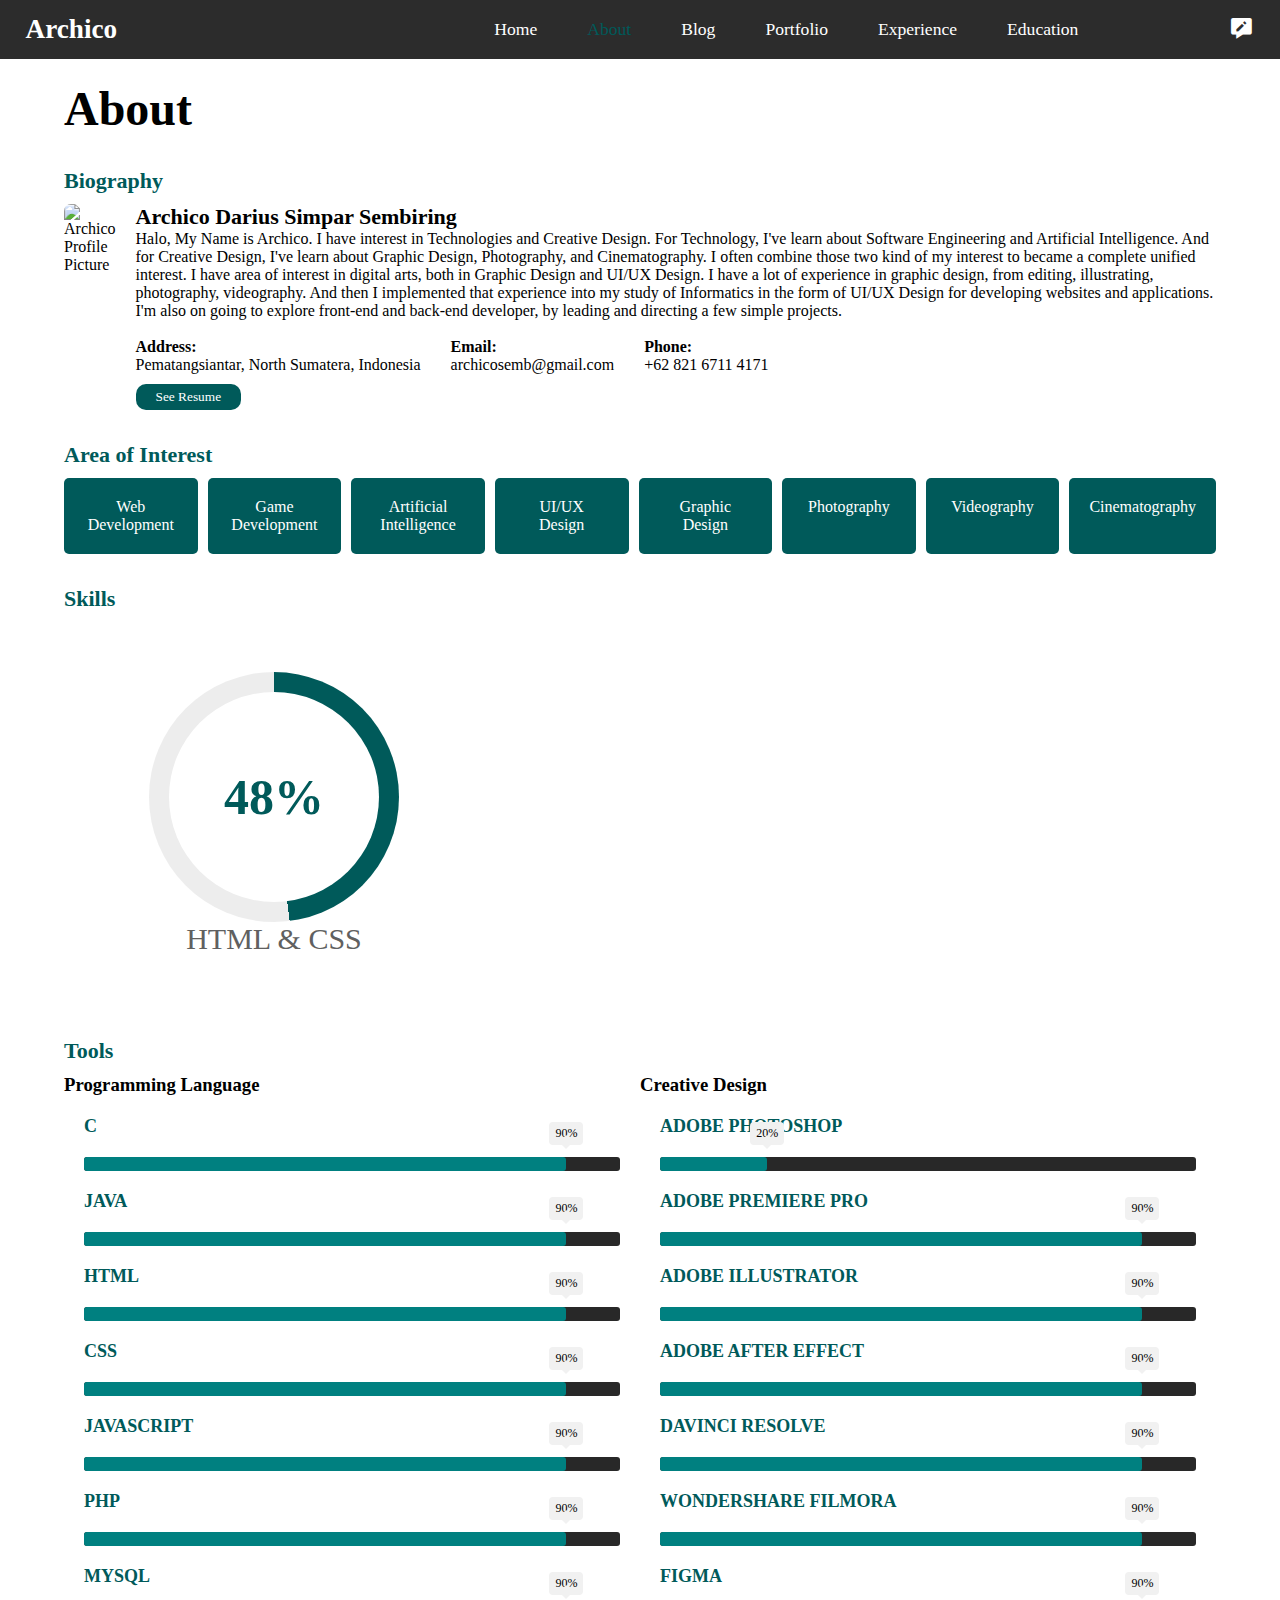
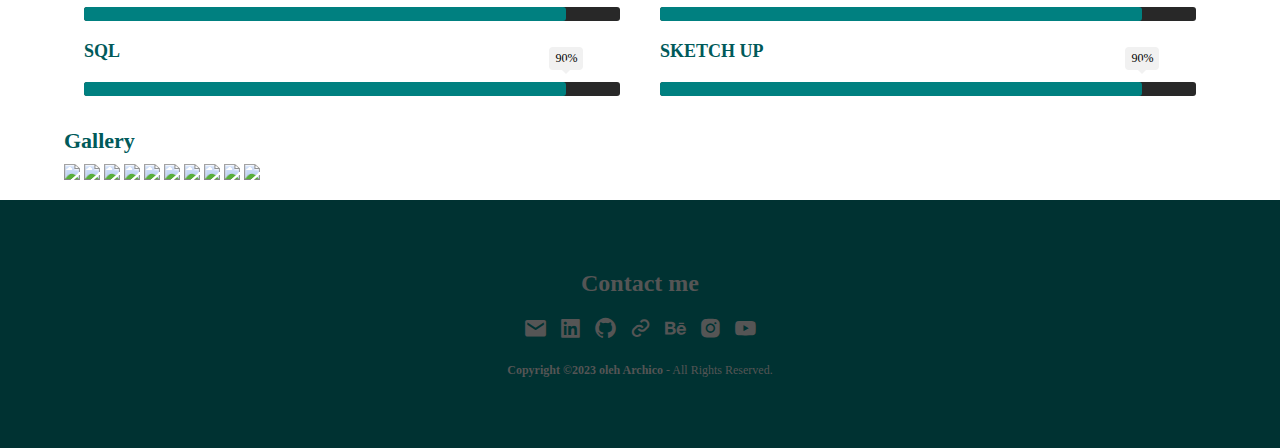
==== about.html @ 33550d93 "Add files via upload" ====
<!DOCTYPE html>

<html lang="id">
    <head>
        <meta charset="UTF-8">
        <meta name="viewport" content="width=device-width, initial-scale=1.0">
        <link rel="stylesheet" href="./style.css">
        <link rel="stylesheet" href="./about.css">
        <link href="https://cdn.jsdelivr.net/npm/remixicon@3.5.0/fonts/remixicon.css" rel="stylesheet">
        <link rel="stylesheet" href="https://cdn.jsdelivr.net/npm/boxicons@latest/css/boxicons.min.css">
        <title>Archico</title>
    </head>

    <body>

        <!-- NAVIGATION BAR -->
        <nav>
        
            <a href="index.html" class="logo"><span>Archico</span><a>
                    <ul class="navbar">
                        <li><a href="index.html">Home</a></li>
                        <li><a href="about.html" class="active">About</a></li>
                        <li><a href="blog.html">Blog</a></li>
                        <li><a href="portfolio.html">Portfolio</a></li>
                        <li><a href="experience.html">Experience</a></li>
                        <li><a href="education.html">Education</a></li>
                    </ul>
        
                    <div class="nav-main">
                        <!-- <a href="#" class="user">Sign In</a> -->
                        <!-- <a href="#section-footer" class="user">Contact</a> -->
                        <!-- <div class="bx bx-menu" id="menu-icon"></div> -->
                        <i class='bx bxs-message-edit bx-sm feedback-button' id="feedback-button"></i>
                    </div>
        </nav>
        
        <!-- TITLE -->
        <section class="section-title">
            <h1>About</h1>
        </section>

        <!-- FEEDBACK FORM -->
        <section class="section-form">
            <div class="form-overlay hidden"></div>
        
            <div class="form-window hidden" id="form-window">
        
                <div class="form-header">
                    <h2 id="form-h2">Feedback</h2>
                    <div class="form-close-button">&times;</div>
                </div>
                <div class="form-body">
                    <div class="form-element">
                        <label for="form-email">Email</label>
                        <input type="email" id="form-text-email" placeholder="Enter email">
                    </div>
                    <div class="form-element">
                        <label for="form-text-name">Name</label>
                        <input type="text" id="form-text-name" placeholder="Enter name">
                    </div>
                    <div class="form-element">
                        <label for="form-text-area">Feedback</label>
                        <textarea name="" id="form-text-area" cols="30" rows="10" placeholder="Enter feedback"></textarea>
                    </div>
                    <div class="form-element-row">
                        <input type="checkbox" id="form-checkbox">
                        <label for="form-checkbox">My Data is Valid</label>
                    </div>
                    <div class="form-element" id="button-container">
                        <button class="form-button disabled">Submit</button>
                    </div>
                </div>
            </div>
        </section>

        <script>
            document.querySelector("#feedback-button").addEventListener("click", function () {
                document.querySelector("#form-window").classList.remove("hidden");
                document.querySelector(".form-overlay").classList.remove("hidden");
                // document.querySelector("body").style.overflow = "hidden";
            });

            document.querySelector(".form-close-button").addEventListener("click", function () {
                document.querySelector("#form-window").classList.add("hidden");
                document.querySelector(".form-overlay").classList.add("hidden");
                // document.querySelector("body").style.overflow = "scroll";
            });

            document.querySelector(".form-overlay").addEventListener("click", function () {
                document.querySelector("#form-window").classList.add("hidden");
                document.querySelector(".form-overlay").classList.add("hidden");
            });

            document.querySelector("#form-checkbox").addEventListener("click", function () {
                if (document.querySelector("#form-checkbox").checked == true) {
                    document.querySelector(".form-button").classList.remove("disabled");
                } else {
                    document.querySelector(".form-button").classList.add("disabled");
                }
            });

            document.querySelector(".form-button").addEventListener("click", function () {
                if (
                    document.querySelector("#form-text-email").size != 0 &&
                    document.querySelector("#form-text-name").size != 0 &&
                    document.querySelector("#form-text-area").size != 0 &&
                    document.querySelector("#form-checkbox").checked == true
                ) {
                    document.querySelector("#form-window").classList.add("hidden");
                    document.querySelector(".form-overlay").classList.add("hidden");
                } else {
                    alert("Lengkapi isian terlebih dahulu!")
                }
            }
            );
        </script>
        
        <!-- BIOGRAPHY -->
        <section class="section-biography">
            <h2 class="h2-about">Biography</h2>
            <div class="biography-row">
                <div class="biography">
                    <img class="biography-image" src="./assets/Profile Pict.jpg" alt="Archico Profile Picture">
                </div>
                <div class="biography-body">
                    <h3 class="biography-h3">Archico Darius Simpar Sembiring</h3>
                    <p>
                            Halo, My Name is Archico. I have interest in Technologies and Creative Design.
                            For Technology, I've learn about Software Engineering and Artificial Intelligence.
                            And for Creative Design, I've learn about Graphic Design, Photography, and Cinematography.
                            I often combine those two kind of my interest to became a complete unified interest.
                            I have area of interest in digital arts, both in Graphic Design and UI/UX Design. I have a lot of experience in
                            graphic design, from editing, illustrating, photography, videography. And then I implemented that experience
                            into my study of Informatics in the form of UI/UX Design for developing websites and applications. I'm also
                            on going to explore front-end and back-end developer, by leading and directing a few simple projects.
                    </p>
                    <br>
                    <div class="biography-badges">
                        <div class="biography-badge">
                            <h4 class="biography-h4">Address:</h4>
                            <p>Pematangsiantar, North Sumatera, Indonesia</p>
                        </div>
                        <div class="biography-badge">
                            <h4 class="biography-h4">Email:</h4>
                            <p>archicosemb@gmail.com</p>
                        </div>
                        <div class="biography-badge">
                            <h4 class="biography-h4">Phone:</h4>
                            <p>+62 821 6711 4171</p>
                        </div>
                    </div>
                    <button class="biography-button"><a href="">See Resume</a></button>
                </div>
            </div>
        </section>
        
        <section class="section-interest">
            <h2 class="h2-about">Area of Interest</h2>
            <div class="interest-container">
                <ul>
                    <li>Web Development</li>
                    <li>Game Development</li>
                    <li>Artificial Intelligence</li>
                    <li>UI/UX Design</li>
                    <li>Graphic Design</li>
                    <li>Photography</li>
                    <li>Videography</li>
                    <li>Cinematography</li>
                </ul>
            </div>
        </section>

        <section>
            <h2 class="h2-about">Skills</h2>

            <div class="skills-container">
                <div class="circular-progress">
                    <span class="progress-value">0%</span>
                </div>

                <span class="text">HTML & CSS</span>
            </div>

            <!-- <div class="skills-category">
                <h3>Soft Skills</h3>
                <ul>
                    <li>Leadership</li>
                    <li>Public Speaking</li>
                    <li>Communication</li>
                    <li>Critical Thinking</li>
                    <li>Management</li>
                </ul>
            </div>

            <div class="skills-category">
                <h3>Language</h3>
                <ul>
                    <li>Bahasa Indonesia</li>
                    <li>English</li>
                </ul>
            </div> -->
        </section>

        <section class="section-tools">
            <h2>Tools</h2>
            
            <div class="tools-container">

                <div class="tools-category">
                    <h3>Programming Language</h3>
                    
                    <div class="skills">
                        <div class="skill">
                            <div class="skill-name">C</div>
                            <div class="skill-bar">
                                <div class="skill-per" per="90%" style="max-width: 90%"></div>
                            </div>
                        </div>
                        
                        <div class="skill">
                            <div class="skill-name">Java</div>
                            <div class="skill-bar">
                                <div class="skill-per" per="90%" style="max-width: 90%"></div>
                            </div>
                        </div>
        
                        <div class="skill">
                            <div class="skill-name">HTML</div>
                            <div class="skill-bar">
                                <div class="skill-per" per="90%" style="max-width: 90%"></div>
                            </div>
                        </div>
        
                        <div class="skill">
                            <div class="skill-name">CSS</div>
                            <div class="skill-bar">
                                <div class="skill-per" per="90%" style="max-width: 90%"></div>
                            </div>
                        </div>
                        
                        <div class="skill">
                            <div class="skill-name">Javascript</div>
                            <div class="skill-bar">
                                <div class="skill-per" per="90%" style="max-width: 90%"></div>
                            </div>
                        </div>
        
                        <div class="skill">
                            <div class="skill-name">PHP</div>
                            <div class="skill-bar">
                                <div class="skill-per" per="90%" style="max-width: 90%"></div>
                            </div>
                        </div>
        
                        <div class="skill">
                            <div class="skill-name">MySQL</div>
                            <div class="skill-bar">
                                <div class="skill-per" per="90%" style="max-width: 90%"></div>
                            </div>
                        </div>
        
                        <div class="skill">
                            <div class="skill-name">SQL</div>
                            <div class="skill-bar">
                                <div class="skill-per" per="90%" style="max-width: 90%"></div>
                            </div>
                        </div>
        
                    </div>
    
                </div>
                
                <div class="tools-category">
                    <h3>Creative Design</h3>
                    
                    <div class="skills">
                        <div class="skill">
                            <div class="skill-name">Adobe Photoshop</div>
                            <div class="skill-bar">
                                <div class="skill-per" per="20%" style="max-width: 20%"></div>
                            </div>
                        </div>
                        
                        <div class="skill">
                            <div class="skill-name">Adobe Premiere Pro</div>
                            <div class="skill-bar">
                                <div class="skill-per" per="90%" style="max-width: 90%"></div>
                            </div>
                        </div>
        
                        <div class="skill">
                            <div class="skill-name">Adobe Illustrator</div>
                            <div class="skill-bar">
                                <div class="skill-per" per="90%" style="max-width: 90%"></div>
                            </div>
                        </div>
        
                        <div class="skill">
                            <div class="skill-name">Adobe After Effect</div>
                            <div class="skill-bar">
                                <div class="skill-per" per="90%" style="max-width: 90%"></div>
                            </div>
                        </div>
                        
                        <div class="skill">
                            <div class="skill-name">Davinci Resolve</div>
                            <div class="skill-bar">
                                <div class="skill-per" per="90%" style="max-width: 90%"></div>
                            </div>
                        </div>
        
                        <div class="skill">
                            <div class="skill-name">Wondershare Filmora</div>
                            <div class="skill-bar">
                                <div class="skill-per" per="90%" style="max-width: 90%"></div>
                            </div>
                        </div>
        
                        <div class="skill">
                            <div class="skill-name">Figma</div>
                            <div class="skill-bar">
                                <div class="skill-per" per="90%" style="max-width: 90%"></div>
                            </div>
                        </div>
        
                        <div class="skill">
                            <div class="skill-name">Sketch Up</div>
                            <div class="skill-bar">
                                <div class="skill-per" per="90%" style="max-width: 90%"></div>
                            </div>
                        </div>
        
                    </div>
    
                </div>
            </div>

            


        </section>

        <section>
            <h2>Gallery</h2>
                <img width="19%" src="./assets/gallery/rooftop-gd9.jpeg">
                <img width="19%" src="./assets/gallery/tukangan.jpg">
                <img width="19%" src="./assets/gallery/almet.jpg">
                <img width="19%" src="./assets/gallery/lomba-fotografi.jpg">
                <img width="19%" src="./assets/gallery/open-theater.jpg">
                <img width="19%" src="./assets/gallery/narapidana.jpg">
                <img width="19%" src="./assets/gallery/profile-sipisopiso.jpg">
                <img width="19%" src="./assets/gallery/jamet.JPG">
                <img width="19%" src="./assets/gallery/sipinsur.jpg">
                <img width="19%" src="./assets/gallery/baju-depkominfo.JPG">
        </section>

        <!-- FOOTER -->
        <footer id="section-footer">
            <div class="footer-row">
        
                <h2 id="footer-h2">Contact me</h2>
                <div class="social-container">
                    <ul>
                        <li><a href="archicosemb@gmail.com"><i class='bx bxs-envelope bx-sm'></i></a></li>
                        <li><a href="https://linkedin.com/in/archico"><i class='bx bxl-linkedin-square bx-sm'></i></a></li>
                        <li><a href="https://github.com/archicos"><i class='bx bxl-github bx-sm'></i></a></li>
                        <li><a href="https://linktr.ee/archico"><i class='bx bx-link bx-sm'></i></a></li>
                        <li><a href="https://linktr.ee/archico"><i class='bx bxl-behance bx-sm'></i></a></li>
                        <li><a href="https://instagram.com/archicosembiring"><i class='bx bxl-instagram-alt bx-sm'></i></a></li>
                        <li><a href="https://youtube.com"><i class='bx bxl-youtube bx-sm'></i></a></li>
                    </ul>
                </div>
        
                <div class="social-cc">
                    <p><strong>Copyright &copy;2023 oleh Archico</strong> - All Rights Reserved.</p>
                </div>
        
            </div>
        </footer>

        <script src="./about.js"></script>

    </body>
</html>
---- style.css ----
@font-face {
    font-family: roboto;
    src: url(./fonts/roboto/Roboto-Regular.ttf);
}

@font-face {
    font-family: product-sans;
    src: url(./fonts/product-sans/ProductSans-Light.ttf);
}

@font-face {
    font-family: gotham;
    src: url(./fonts/product-sans/ProductSans-Light.ttf);
}

@font-face {
    font-family: inter;
    src: url(./fonts/inter/Inter-Regular.ttf);
}

@font-face {
    font-family: inter-bold;
    src: url(./fonts/inter/Inter-Bold.ttf);
}

* {
    margin: 0%;
    padding: 0%;
    box-sizing: border-box;
    text-decoration: none;
    list-style: none;
}

:root {
    --bg-color: #222327;
    --text-color: #fff;
    --main-color: rgba(0, 90, 90);
}

body {
    min-height: 100vh; 
    padding: 0%;
    padding-top: 65px;
    margin: 0%;
    font-family: inter;
}

nav {
    position: fixed;
    width: 100%;
    top: 0;
    right: 0;
    z-index: 1000;
    display: flex;
    align-items: center;
    justify-content: space-between;
    background: rgb(44, 44, 44);
    padding: 16px 12%;
    transition: all .50s ease;
}

section:not(.section-form, .section-jumbotron, .section-about) {
    padding: 1.25% 5%;
}

a {
    color: black;
    text-decoration: none;
}

* {
    margin: 0%;
    padding: 0%;
}



.disabled {
    opacity: 0.6;
    cursor: default;
}

.non-scrollable {
    overflow: hidden;
}

.hidden {
    display: none;
}

/* NAVIGATION BAR */

.logo {
    display: flex;
    align-items: center;
}

.logo i {
    color: var(--main-color);
    font-size: 28px;
    margin-right: 3px;
}

.logo span {
    color: var(--text-color);
    font-size: 1.7rem;
    font-weight: 600;
}

.navbar {
    display: flex;
}

.navbar a {
    color: var(--text-color);
    font-size: 1.1rem;
    font-weight: 500;
    padding: 5px 0;
    margin: 0px 30px;
    transition: all .50s ease;
}

.navbar a:hover {
    color: var(--main-color);
}

.navbar a.active {
    color: var(--main-color);
}

.nav-main {
    display: flex;
    align-items: center;
}

.nav-main a {
    margin-right: 25px;
    margin-left: 10px;
    color: var(--text-color);
    font-size: 1.1rem;
    font-weight: 500;
    transition: all .50s ease;
}

.user {
    display: flex;
    align-items: center;
}

.user i {
    color: var(--main-color);
    font-size: 28px;
    margin-right: 7px;
}

.nav-main a:hover {
    color: var(--main-color);
}

#menu-icon {
    font-size: 35px;
    color: var(--text-color);
    cursor: pointer;
    z-index: 10001;
    display: none;
}

#feedback-button {
    cursor: pointer;
}

@media (max-width: 1280px) {
    nav {
        padding: 14px 2%;
        transition: .2s;
    }

    .navbar a {
        padding: 5px;
        margin: 0px 20px;
    }
}

@media (max-width: 1090px) {
    #menu-icon {
        display: block;
    }

    .navbar {
        position: absolute;
        top: 100%;
        right: -100%;
        width: 270px;
        height: 42vh;
        background: var(--main-color);
        display: flex;
        flex-direction: column;
        justify-content: flex-start;
        border-radius: 10px;
        transition: all .50s ease;
    }

    .navbar a {
        display: block;
        margin: 12px 0;
        padding: 0px 25px;
        transition: all .50s ease;
    }

    .navbar a:hover {
        color: var(--text-color);
        transform: translateY(5px);
    }

    .navbar a.active {
        color: var(--text-color);
    }

    .navbar.open {
        right: 2%;
    }
}

/* SECTION FORM */

#feedback-button {
    color: #fff;
}

#feedback-button:hover {
    color: rgb(0, 80, 80);
}

.section-project {
    padding: 0px;
}

#form-h2 {
    padding: 0px;
    padding-bottom: 20px;
    margin: 0px;
    font-family: inter-bold;
    color: rgb(0, 90, 90);
    text-align: center;
}

.form-window {
    position: fixed;
    top: 50%;
    left: 50%;
    transform: translate(-50%, -50%);
    background-color: #fff;
    padding: 50px;
    width: 500px;
    height: 520px;
    border-radius: 10px;
    z-index: 10;
}

.form-close-button {
    position: absolute;
    top: 10px;
    right: 15px;
    font-size: 20px;
    cursor: pointer;
    color: rgb(0, 90, 90);
}

.form-close-button:hover {
    color: #222;
}

.form-element {
    display: flex;
    flex-direction: column;
    padding-bottom: 10px;
    gap: 5px;
}

.form-window label {
    font-family: inter;
    font-size: 14px;
}

.form-element input {
    background: #f3f3f3;
    height: 30px;
    border-radius: 5px;
    padding: 0px 10px;
    font-family: inter;
    border: none;
}

.form-element textarea {
    width: auto;
    background: #f3f3f3;
    height: 150px;
    padding: 10px 10px;
    border-radius: 5px;
    resize: none;
    font-family: inter;
    border: none;
}

.form-element-row {
    display: flex;
    flex-direction: row;
    gap: 5px;
}

.form-element button {
    margin-top: 10px;
    height: 30px;
    width: 100px;
    background-color: rgb(0, 90, 90);
    color: #fff;
    border-radius: 5px;
    cursor: pointer;
    border: none;
}

.form-element button:hover {
    background-color: rgb(0, 80, 80);
}

#button-container {
    display: flex;
    align-items: center;
    padding-top: 10px;
    padding-bottom: 20px;
}

.form-overlay {
    position: fixed;
    top: 0;
    left: 0;
    width: 100%;
    height: 100%;
    background-color: rgba(0, 0, 0, 0.6);
    backdrop-filter: blur(3px);
    z-index: 5;
}

/* FOOTER */

footer {
    background-color: rgb(0, 50, 50);
    /* padding: 1; */
    justify-content: center;
}

.footer-row {
    display: flex;
    flex-direction: column;
    padding: 50px 0px;
}

#footer-h2 {
    color: #555;
    font-size: 16px;
    padding: 0px;
    font-size: 24px;
    padding-top: 20px;
    padding-bottom: 30px;
    padding-bottom: 20px;
    justify-content: center;
    text-align: center;
    /* text-transform: uppercase; */
    font-family: inter-bold;
    font-size: 24px;
}

.social-container ul{
    display: flex;
    justify-content: center;
    padding: 0px;
    gap: 10px;
}

.social-container li a i {
    color: #555;
    cursor: pointer;
}
.social-container li a i:hover {
    color: #999;
}

.social-cc {
    display: flex;
    justify-content: center;
    color: #555;
    margin-bottom: 20px;
    margin-top: 20px;
    font-size: 12px;
}

footer>ul {
    display: flex;
    justify-content: center;
}

footer>ul>li {
    list-style-type: none;
}

footer>ul>li>a {
    text-decoration: none;
    margin: 4px;
    color: rgb(80, 80, 80);
}

footer>ul>li>a:hover {
    text-decoration: underline;
    margin: 4px;
    color: rgb(107, 107, 107);
}
---- about.css ----
@font-face {
    font-family: inter-extrabold;
    src: url(./fonts/inter/Inter-ExtraBold.ttf);
}

@font-face {
    font-family: inter;
    src: url(./fonts/inter/Inter-Regular.ttf);
}

@font-face {
    font-family: inter-bold;
    src: url(./fonts/inter/Inter-Bold.ttf);
}

* {
    margin: 0;
    padding: 0;
    box-sizing: border-box;
}

h1 {
    font-family: inter-extrabold;
    font-size: 48px;
}

h2:not(#form-h2, #footer-h2) {
    font-family: inter-bold;
    font-size: 22px;
    color: rgb(0, 90, 90);
    padding-bottom: 10px;
    /* text-align: center; */
}

body {
    /* min-height: 100vh; */
    /* display: flex; */
    align-items: center;
    justify-content: center;
    /* background: #111; */
}

/* BIOGRAPHY */

.biography-button {
    padding: 5px 20px;
    margin-top: 10px;
    background-color: rgb(0, 90, 90);
    border: none;
    border-radius: 10px;
    cursor: pointer;
}

.biography-button:hover {
    background-color: rgb(0, 80, 80);
}

.biography-button a {
    font-family: inter;
    color: white;
}

.biography-row {
    display: flex;
    gap: 20px;
}

.biography-image {
    width: 300px;
    border-radius: 7px;
}

.biography-body {
    align-items: center;
    justify-content: center;
    align-content: center;
}

.biography-h3 {
    font-size: 22px;
    font-family: inter-bold;
}

.biography-badges {
    display: flex;
    gap: 30px;
}

/* INTEREST */

.interest-container ul {
    display: flex;
    flex-direction: row;
    gap: 10px;
    justify-content: center;
}

.interest-container li {
    background-color: rgb(0, 90, 90);
    padding: 20px;
    text-align: center;
    align-items: center;
    width: 200px;
    border-radius: 5px;
    color: white;
}

/* SKILLS */

.skills-container {
    display: flex;
    width: 420px;
    padding: 50px 0;
    border-radius: 8px;
    background: #fff;
    flex-direction: column;
    align-items: center;
}

.circular-progress {
    position: relative;
    height: 250px;
    width: 250px;
    border-radius: 50%;
    background-color: white;
    background: conic-gradient(rgb(0, 90, 90) 3.68deg, #ededed 0deg);
    display: flex;
    align-items: center;
    justify-content: center;
}

.circular-progress::before {
    content: "";
    position: absolute;
    height: 210px;
    width: 210px;
    border-radius: 50%;
    background-color: white;
}

.progress-value {
    position: relative;
    font-size: 50px;
    font-weight: 600;
    color: rgb(0, 90, 90);
}

.text {
    font-size: 30px;
    font-weight: 500;
    color: #606060;
}

/* TOOLS */

.tools-container {
    display: grid;
    grid-template-columns: 1fr 1fr;
}

.skills {
    width: 100%;
    max-width: 600px;
    padding: 0 20px;
}

.skill-name {
    font-size: 18px;
    font-weight: 700;
    color: rgb(0, 90, 90);
    text-transform: uppercase;
    margin: 20px 0;
}

.skill-bar {
    height: 14px;
    background: #282828;
    border-radius: 3px;
}

.skill-per {
    height: 14px;
    background: teal;
    border-radius: 3px;
    position: relative;
    animation: fillBars 2.5s 1;
}

.skill-per::before {
    content: attr(per);
    position: absolute;
    padding: 4px 6px;
    background: #f1f1f1;
    border-radius: 4px;
    font-size: 12px;
    top: -35px;
    right: 0;
    transform: translateX(50%);
}

.skill-per::after {
    content: "";
    position: absolute;
    width: 10px;
    height: 10px;
    background: #f1f1f1;
    top: -20px;
    right: 0;
    transform: translateX(50%) rotate(45deg);
}

@keyframes fillBars {
    from {
        width: 0;
    }
    to {
        width: 100%;
    }
}
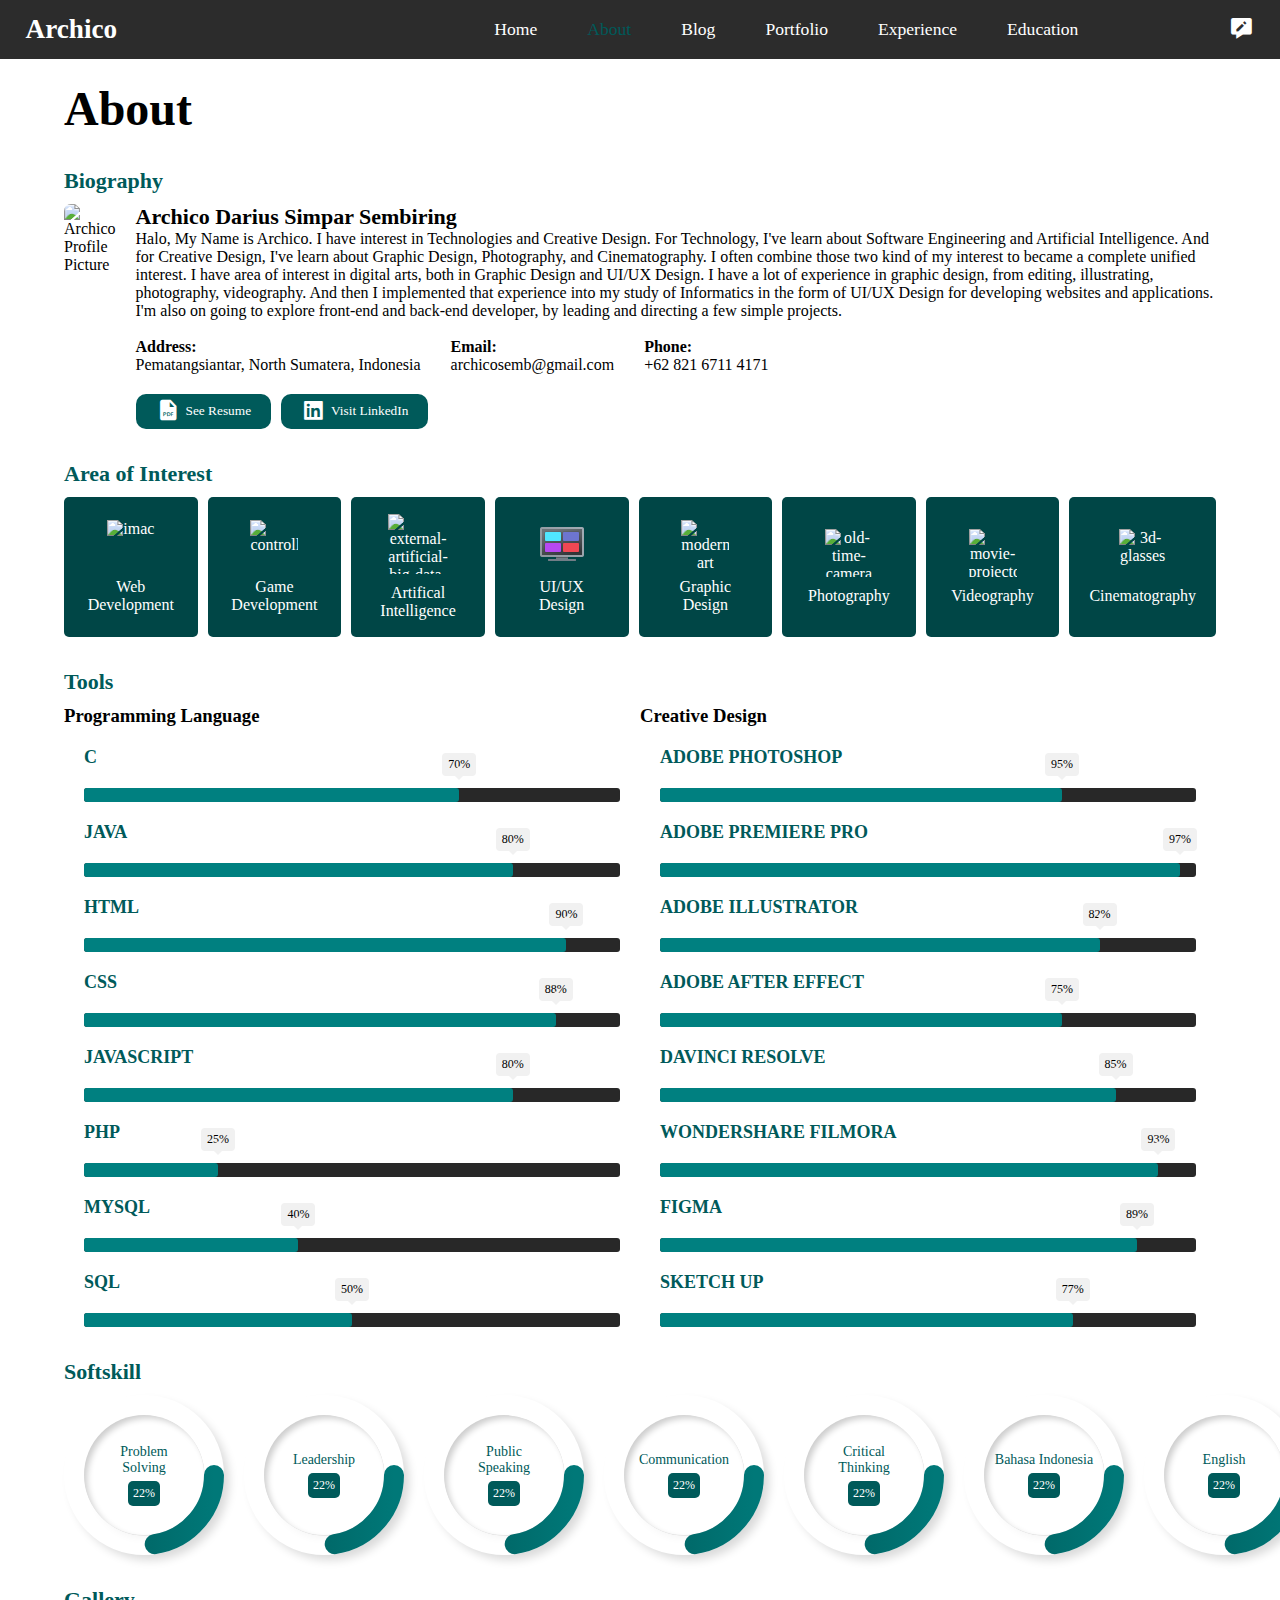
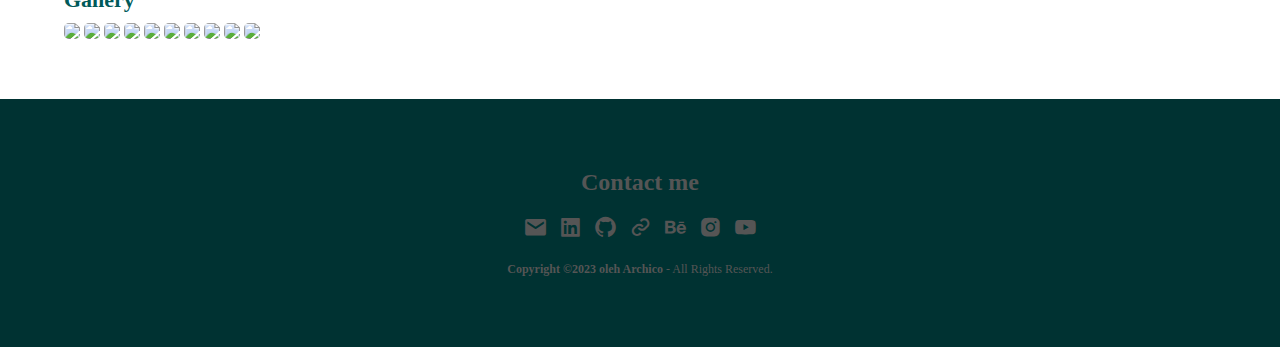
==== commit 2516bdc5: "Add files via upload" ====
--- a/about.html
+++ b/about.html
@@ -8,7 +8,11 @@
         <link rel="stylesheet" href="./about.css">
         <link href="https://cdn.jsdelivr.net/npm/remixicon@3.5.0/fonts/remixicon.css" rel="stylesheet">
         <link rel="stylesheet" href="https://cdn.jsdelivr.net/npm/boxicons@latest/css/boxicons.min.css">
+
+        <!-- ICONS -->
+        <link href='https://unpkg.com/css.gg@2.0.0/icons/css/screen.css' rel='stylesheet'>
         <title>Archico</title>
+        <link rel="icon" type="image/x-icon" href="./img/header/web-logo.ico">
     </head>
 
     <body>
@@ -120,7 +124,7 @@
             <h2 class="h2-about">Biography</h2>
             <div class="biography-row">
                 <div class="biography">
-                    <img class="biography-image" src="./assets/Profile Pict.jpg" alt="Archico Profile Picture">
+                    <img class="biography-image" src="./img/about/profile-pict.jpg" alt="Archico Profile Picture">
                 </div>
                 <div class="biography-body">
                     <h3 class="biography-h3">Archico Darius Simpar Sembiring</h3>
@@ -149,7 +153,21 @@
                             <p>+62 821 6711 4171</p>
                         </div>
                     </div>
-                    <button class="biography-button"><a href="">See Resume</a></button>
+                    <div class="biography-button-container">
+                        <button class="biography-button">
+                            <i class='bx bx-sm bxs-file-pdf' style="color:#fff"></i>
+                            <a href="./assets/about/archico-resume.pdf" download="./assets/about/archico-resume.pdf" target="_blank">
+                                See Resume
+                            </a>
+                        </button>
+                        <button class="biography-button">
+                            <i class='bx bx-sm bxl-linkedin-square' style="color:#fff"></i>
+                            <a href="./assets/about/archico-resume.pdf" download="./assets/about/archico-resume.pdf">
+                                Visit LinkedIn
+                            </a>
+                        </button>
+                    </div>
+                    
                 </div>
             </div>
         </section>
@@ -157,21 +175,72 @@
         <section class="section-interest">
             <h2 class="h2-about">Area of Interest</h2>
             <div class="interest-container">
-                <ul>
-                    <li>Web Development</li>
-                    <li>Game Development</li>
-                    <li>Artificial Intelligence</li>
-                    <li>UI/UX Design</li>
-                    <li>Graphic Design</li>
-                    <li>Photography</li>
-                    <li>Videography</li>
-                    <li>Cinematography</li>
-                </ul>
+                <div class="interest-box">
+                    <img width="48" height="48" src="https://img.icons8.com/fluency/48/000000/imac.png" alt="imac"/>
+                    <p>Web Development</p>
+                </div>
+                <div class="interest-box">
+                    <img width="48" height="48" src="https://img.icons8.com/color/48/controller.png" alt="controller" />
+                    Game Development
+                </div>
+                <div class="interest-box">
+                    <img width="60" height="60"
+                        src="https://img.icons8.com/external-soft-fill-juicy-fish/60/external-artificial-big-data-soft-fill-soft-fill-juicy-fish.png"
+                        alt="external-artificial-big-data-soft-fill-soft-fill-juicy-fish" />
+                    Artifical Intelligence
+                </div>
+                <div class="interest-box">
+                    <img
+                        src="[data-uri]">
+                    UI/UX Design
+                </div>
+                <div class="interest-box">
+                    <img width="48" height="48" src="https://img.icons8.com/fluency/48/modern-art.png" alt="modern-art" />
+                    Graphic Design
+                </div>
+                <div class="interest-box">
+                    <img width="48" height="48" src="https://img.icons8.com/fluency/48/old-time-camera.png" alt="old-time-camera" />
+                    Photography
+                </div>
+                <div class="interest-box">
+                    <img width="48" height="48" src="https://img.icons8.com/fluency/48/movie-projector.png" alt="movie-projector" />
+                    Videography
+                </div>
+                <div class="interest-box">
+                    <img width="48" height="48" src="https://img.icons8.com/fluency/48/3d-glasses.png" alt="3d-glasses" />
+                    Cinematography
+                </div>
             </div>
         </section>
 
-        <section>
+        <!-- <li>Web Development</li>
+        <li>Game Development</li>
+        <li>Artificial Intelligence</li>
+        <li>UI/UX Design</li>
+        <li>Graphic Design</li>
+        <li>Photography</li>
+        <li>Videography</li>
+        <li>Cinematography</li> -->
+
+        <!-- SECTION -->
+        <!-- <section>
             <h2 class="h2-about">Skills</h2>
+
+            <div class="skills-container leadership">
+                <div class="circular-progress leadership">
+                    <span class="progress-value leadership">0%</span>
+                </div>
+
+                <span class="text leadership">Leadership</span>
+            </div>
+            
+            <div class="skills-container public-speaking">
+                <div class="circular-progress public-speaking">
+                    <span class="progress-value public-speaking">0%</span>
+                </div>
+
+                <span class="text public-speaking">Public Speaking</span>
+            </div>
 
             <div class="skills-container">
                 <div class="circular-progress">
@@ -180,6 +249,30 @@
 
                 <span class="text">HTML & CSS</span>
             </div>
+
+            <div class="skills-container">
+                <div class="circular-progress">
+                    <span class="progress-value">0%</span>
+                </div>
+
+                <span class="text">HTML & CSS</span>
+            </div>
+            
+            <div class="skills-container">
+                <div class="circular-progress">
+                    <span class="progress-value">0%</span>
+                </div>
+
+                <span class="text">HTML & CSS</span>
+            </div>
+
+            <div class="skills-container">
+                <div class="circular-progress">
+                    <span class="progress-value">0%</span>
+                </div>
+
+                <span class="text">HTML & CSS</span>
+            </div> -->
 
             <!-- <div class="skills-category">
                 <h3>Soft Skills</h3>
@@ -199,8 +292,9 @@
                     <li>English</li>
                 </ul>
             </div> -->
-        </section>
-
+        <!-- </section> -->
+
+        <!-- TOOLS -->
         <section class="section-tools">
             <h2>Tools</h2>
             
@@ -213,56 +307,56 @@
                         <div class="skill">
                             <div class="skill-name">C</div>
                             <div class="skill-bar">
+                                <div class="skill-per" per="70%" style="max-width: 70%"></div>
+                            </div>
+                        </div>
+                        
+                        <div class="skill">
+                            <div class="skill-name">Java</div>
+                            <div class="skill-bar">
+                                <div class="skill-per" per="80%" style="max-width: 80%"></div>
+                            </div>
+                        </div>
+        
+                        <div class="skill">
+                            <div class="skill-name">HTML</div>
+                            <div class="skill-bar">
                                 <div class="skill-per" per="90%" style="max-width: 90%"></div>
                             </div>
                         </div>
+        
+                        <div class="skill">
+                            <div class="skill-name">CSS</div>
+                            <div class="skill-bar">
+                                <div class="skill-per" per="88%" style="max-width: 88%"></div>
+                            </div>
+                        </div>
                         
                         <div class="skill">
-                            <div class="skill-name">Java</div>
-                            <div class="skill-bar">
-                                <div class="skill-per" per="90%" style="max-width: 90%"></div>
-                            </div>
-                        </div>
-        
-                        <div class="skill">
-                            <div class="skill-name">HTML</div>
-                            <div class="skill-bar">
-                                <div class="skill-per" per="90%" style="max-width: 90%"></div>
-                            </div>
-                        </div>
-        
-                        <div class="skill">
-                            <div class="skill-name">CSS</div>
-                            <div class="skill-bar">
-                                <div class="skill-per" per="90%" style="max-width: 90%"></div>
-                            </div>
-                        </div>
-                        
-                        <div class="skill">
                             <div class="skill-name">Javascript</div>
                             <div class="skill-bar">
-                                <div class="skill-per" per="90%" style="max-width: 90%"></div>
+                                <div class="skill-per" per="80%" style="max-width: 80%"></div>
                             </div>
                         </div>
         
                         <div class="skill">
                             <div class="skill-name">PHP</div>
                             <div class="skill-bar">
-                                <div class="skill-per" per="90%" style="max-width: 90%"></div>
+                                <div class="skill-per" per="25%" style="max-width: 25%"></div>
                             </div>
                         </div>
         
                         <div class="skill">
                             <div class="skill-name">MySQL</div>
                             <div class="skill-bar">
-                                <div class="skill-per" per="90%" style="max-width: 90%"></div>
+                                <div class="skill-per" per="40%" style="max-width: 40%"></div>
                             </div>
                         </div>
         
                         <div class="skill">
                             <div class="skill-name">SQL</div>
                             <div class="skill-bar">
-                                <div class="skill-per" per="90%" style="max-width: 90%"></div>
+                                <div class="skill-per" per="50%" style="max-width: 50%"></div>
                             </div>
                         </div>
         
@@ -277,56 +371,56 @@
                         <div class="skill">
                             <div class="skill-name">Adobe Photoshop</div>
                             <div class="skill-bar">
-                                <div class="skill-per" per="20%" style="max-width: 20%"></div>
+                                <div class="skill-per" per="95%" style="max-width: 75%"></div>
                             </div>
                         </div>
                         
                         <div class="skill">
                             <div class="skill-name">Adobe Premiere Pro</div>
                             <div class="skill-bar">
-                                <div class="skill-per" per="90%" style="max-width: 90%"></div>
+                                <div class="skill-per" per="97%" style="max-width: 97%"></div>
                             </div>
                         </div>
         
                         <div class="skill">
                             <div class="skill-name">Adobe Illustrator</div>
                             <div class="skill-bar">
-                                <div class="skill-per" per="90%" style="max-width: 90%"></div>
+                                <div class="skill-per" per="82%" style="max-width: 82%"></div>
                             </div>
                         </div>
         
                         <div class="skill">
                             <div class="skill-name">Adobe After Effect</div>
                             <div class="skill-bar">
-                                <div class="skill-per" per="90%" style="max-width: 90%"></div>
+                                <div class="skill-per" per="75%" style="max-width: 75%"></div>
                             </div>
                         </div>
                         
                         <div class="skill">
                             <div class="skill-name">Davinci Resolve</div>
                             <div class="skill-bar">
-                                <div class="skill-per" per="90%" style="max-width: 90%"></div>
+                                <div class="skill-per" per="85%" style="max-width: 85%"></div>
                             </div>
                         </div>
         
                         <div class="skill">
                             <div class="skill-name">Wondershare Filmora</div>
                             <div class="skill-bar">
-                                <div class="skill-per" per="90%" style="max-width: 90%"></div>
+                                <div class="skill-per" per="93%" style="max-width: 93%"></div>
                             </div>
                         </div>
         
                         <div class="skill">
                             <div class="skill-name">Figma</div>
                             <div class="skill-bar">
-                                <div class="skill-per" per="90%" style="max-width: 90%"></div>
+                                <div class="skill-per" per="89%" style="max-width: 89%"></div>
                             </div>
                         </div>
         
                         <div class="skill">
                             <div class="skill-name">Sketch Up</div>
                             <div class="skill-bar">
-                                <div class="skill-per" per="90%" style="max-width: 90%"></div>
+                                <div class="skill-per" per="77%" style="max-width: 77%"></div>
                             </div>
                         </div>
         
@@ -335,23 +429,212 @@
                 </div>
             </div>
 
+        </section>
+
+        <!-- SECTION SOFTSKILLS -->
+
+        <section class="section-softskill">
             
-
+            <h2>Softskill</h2>
+
+            <div class="skills">
+                <div class="skill">
+                    <div class="outer">
+                        <div class="inner">
+                            <div class="inner-text">
+                                <p>Problem<br>Solving</p>
+                            </div>
+                            <div class="number">
+                                0%
+                            </div>
+                        </div>
+                    </div>
+                    <svg xmlns="http://www.w3.org/2000/svg" version="1.1" width="160px" height="160px">
+                        <defs>
+                            <linearGradient id="GradientColor">
+                                <stop offset="0%" stop-color="rgb(0, 90, 90)" />
+                                <stop offset="100%" stop-color="rgb(0, 120, 120)" />
+                            </linearGradient>
+                        </defs>
+                        <circle class="progress" cx="80" cy="80" r="70" stroke-linecap="round" />
+                    </svg>
+                </div>
+                <div class="skill">
+                    <div class="outer">
+                        <div class="inner">
+                            <div class="inner-text">
+                                <p>Leadership</p>
+                            </div>
+                            <div class="number">
+                                0%
+                            </div>
+                        </div>
+                    </div>
+                    <svg xmlns="http://www.w3.org/2000/svg" version="1.1" width="160px" height="160px">
+                        <defs>
+                            <linearGradient id="GradientColor">
+                                <stop offset="0%" stop-color="#e91e63" />
+                                <stop offset="100%" stop-color="#673ab7" />
+                            </linearGradient>
+                        </defs>
+                        <circle class="progress" cx="80" cy="80" r="70" stroke-linecap="round" />
+                    </svg>
+                </div>
+                <div class="skill">
+                    <div class="outer">
+                        <div class="inner">
+                            <div class="inner-text">
+                                <p>Public<br>Speaking</p>
+                            </div>
+                            <div class="number">
+                                0%
+                            </div>
+                        </div>
+                    </div>
+                    <svg xmlns="http://www.w3.org/2000/svg" version="1.1" width="160px" height="160px">
+                        <defs>
+                            <linearGradient id="GradientColor">
+                                <stop offset="0%" stop-color="#e91e63" />
+                                <stop offset="100%" stop-color="#673ab7" />
+                            </linearGradient>
+                        </defs>
+                        <circle class="progress" cx="80" cy="80" r="70" stroke-linecap="round" />
+                    </svg>
+                </div>
+                <div class="skill">
+                    <div class="outer">
+                        <div class="inner">
+                            <div class="inner-text">
+                                <p>Communication</p>
+                            </div>
+                            <div class="number">
+                                0%
+                            </div>
+                        </div>
+                    </div>
+                    <svg xmlns="http://www.w3.org/2000/svg" version="1.1" width="160px" height="160px">
+                        <defs>
+                            <linearGradient id="GradientColor">
+                                <stop offset="0%" stop-color="#e91e63" />
+                                <stop offset="100%" stop-color="#673ab7" />
+                            </linearGradient>
+                        </defs>
+                        <circle class="progress" cx="80" cy="80" r="70" stroke-linecap="round" />
+                    </svg>
+                </div>
+                <div class="skill">
+                    <div class="outer">
+                        <div class="inner">
+                            <div class="inner-text">
+                                <p>Critical<br>Thinking</p>
+                            </div>
+                            <div class="number">
+                                0%
+                            </div>
+                        </div>
+                    </div>
+                    <svg xmlns="http://www.w3.org/2000/svg" version="1.1" width="160px" height="160px">
+                        <defs>
+                            <linearGradient id="GradientColor">
+                                <stop offset="0%" stop-color="#e91e63" />
+                                <stop offset="100%" stop-color="#673ab7" />
+                            </linearGradient>
+                        </defs>
+                        <circle class="progress" cx="80" cy="80" r="70" stroke-linecap="round" />
+                    </svg>
+                </div>
+                <div class="skill">
+                    <div class="outer">
+                        <div class="inner">
+                            <div class="inner-text">
+                                <p>Bahasa Indonesia</p>
+                            </div>
+                            <div class="number">
+                                0%
+                            </div>
+                        </div>
+                    </div>
+                    <svg xmlns="http://www.w3.org/2000/svg" version="1.1" width="160px" height="160px">
+                        <defs>
+                            <linearGradient id="GradientColor">
+                                <stop offset="0%" stop-color="#e91e63" />
+                                <stop offset="100%" stop-color="#673ab7" />
+                            </linearGradient>
+                        </defs>
+                        <circle class="progress" cx="80" cy="80" r="70" stroke-linecap="round" />
+                    </svg>
+                </div>
+                <div class="skill">
+                    <div class="outer">
+                        <div class="inner">
+                            <div class="inner-text">
+                                <p>English</p>
+                            </div>
+                            <div class="number">
+                                0%
+                            </div>
+                        </div>
+                    </div>
+                    <svg xmlns="http://www.w3.org/2000/svg" version="1.1" width="160px" height="160px">
+                        <defs>
+                            <linearGradient id="GradientColor">
+                                <stop offset="0%" stop-color="#e91e63" />
+                                <stop offset="100%" stop-color="#673ab7" />
+                            </linearGradient>
+                        </defs>
+                        <circle class="progress" cx="80" cy="80" r="70" stroke-linecap="round" />
+                    </svg>
+                </div>
+                <!-- Add 6 more .skill elements for a total of 7 circular bars -->
+            </div>
+
+            <!-- Circular Bar Script -->
+            <script>
+                document.addEventListener("DOMContentLoaded", () => {
+                        // Get references to all progress circles and numbers
+                        const progressBars = document.querySelectorAll('.progress');
+                        const numbers = document.querySelectorAll('.number');
+
+                        // Initialize counters for each progress bar
+                        const counters = [0, 0, 0, 0, 0, 0, 0];
+                        const targetPercentages = [88, 84, 80, 82, 90, 95, 76];
+
+                        // Function to update the progress and number display for each bar
+                        const updateProgress = (index) => {
+                            if (counters[index] <= targetPercentages[index]) {
+                                numbers[index].innerHTML = `${counters[index]}%`;
+                                const offset = 450 - (450 * counters[index]) / 100;
+                                progressBars[index].style.strokeDashoffset = offset;
+                                counters[index]++;
+                            }
+                        };
+
+                        // Update the progress for each bar every 30 milliseconds
+                        const progressAnimations = [];
+
+                        for (let i = 0; i < progressBars.length; i++) {
+                            progressAnimations[i] = setInterval(() => {
+                                updateProgress(i);
+                            }, 30);
+                        }
+                    });
+            </script>
 
         </section>
 
-        <section>
+
+        <section class="section-gallery">
             <h2>Gallery</h2>
-                <img width="19%" src="./assets/gallery/rooftop-gd9.jpeg">
-                <img width="19%" src="./assets/gallery/tukangan.jpg">
-                <img width="19%" src="./assets/gallery/almet.jpg">
-                <img width="19%" src="./assets/gallery/lomba-fotografi.jpg">
-                <img width="19%" src="./assets/gallery/open-theater.jpg">
-                <img width="19%" src="./assets/gallery/narapidana.jpg">
-                <img width="19%" src="./assets/gallery/profile-sipisopiso.jpg">
-                <img width="19%" src="./assets/gallery/jamet.JPG">
-                <img width="19%" src="./assets/gallery/sipinsur.jpg">
-                <img width="19%" src="./assets/gallery/baju-depkominfo.JPG">
+                <img width="19%" src="./img/about/gallery/almet.jpg">
+                <img width="19%" src="./img/about/gallery/jln-malio.jpg">
+                <img width="19%" src="./img/about/gallery/keluarga.jpeg">
+                <img width="19%" src="./img/about/gallery/lotte.jpg">
+                <img width="19%" src="./img/about/gallery/malioboro.jpg">
+                <img width="19%" src="./img/about/gallery/moniq.jpeg">
+                <img width="19%" src="./img/about/gallery/open-theater.jpg">
+                <img width="19%" src="./img/about/gallery/prambanan.jpg">
+                <img width="19%" src="./img/about/gallery/sipiso.jpg">
+                <img width="19%" src="./img/about/gallery/ugm.jpg">
         </section>
 
         <!-- FOOTER -->
--- a/style.css
+++ b/style.css
@@ -21,6 +21,11 @@
 @font-face {
     font-family: inter-bold;
     src: url(./fonts/inter/Inter-Bold.ttf);
+}
+
+@font-face {
+    font-family: inter-medium;
+    src: url(./fonts/inter/Inter-Medium.ttf);
 }
 
 * {
@@ -31,6 +36,10 @@
     list-style: none;
 }
 
+html {
+    scroll-behavior: auto;
+}
+
 :root {
     --bg-color: #222327;
     --text-color: #fff;
@@ -43,6 +52,15 @@
     padding-top: 65px;
     margin: 0%;
     font-family: inter;
+    margin: 0;
+    height: 100vh;
+
+    scroll-snap-type: y mandatory;
+    overflow-y: scroll;
+}
+
+section {
+    scroll-snap-align: start;
 }
 
 nav {
--- a/about.css
+++ b/about.css
@@ -41,6 +41,12 @@
 }
 
 /* BIOGRAPHY */
+
+.biography-button-container {
+    display: flex;
+    flex-direction: row;
+    gap: 10px;
+}
 
 .biography-button {
     padding: 5px 20px;
@@ -49,6 +55,11 @@
     border: none;
     border-radius: 10px;
     cursor: pointer;
+
+    display: flex;
+    flex-direction: row;
+    align-items: center;
+    gap: 5px;
 }
 
 .biography-button:hover {
@@ -57,7 +68,7 @@
 
 .biography-button a {
     font-family: inter;
-    color: white;
+    color: #fff;
 }
 
 .biography-row {
@@ -84,26 +95,44 @@
 .biography-badges {
     display: flex;
     gap: 30px;
+    margin-bottom: 10px;
 }
 
 /* INTEREST */
 
+.interest-container {
+    display: flex;
+    flex-direction: row;
+    gap: 10px;
+}
+
 .interest-container ul {
     display: flex;
     flex-direction: row;
     gap: 10px;
     justify-content: center;
-}
-
-.interest-container li {
-    background-color: rgb(0, 90, 90);
-    padding: 20px;
-    text-align: center;
-    align-items: center;
+    align-content: center;
+    align-items: center;
+    justify-items: center;
+}
+
+.interest-box {
+    background-color: rgb(0, 70, 70);
+    padding: 70px 20px;
     width: 200px;
+    height: 100px;
     border-radius: 5px;
     color: white;
-}
+
+    display: flex;
+    flex-direction: column;
+    text-align: center;
+    align-items: center;
+    align-content: center;
+    justify-content: center;
+    gap: 10px;
+}
+
 
 /* SKILLS */
 
@@ -218,3 +247,104 @@
     }
 }
 
+/* SOFTSKILL */
+
+.section-softskill * {
+    margin: 0;
+    padding: 0;
+    box-sizing: border-box;
+}
+
+.section-softskill body {
+    background-color: #e3edf7;
+    height: 100vh;
+    display: flex;
+    align-items: center;
+    justify-content: center;
+}
+
+.section-softskill .skills {
+    display: flex;
+    flex-direction: row;
+    gap: 20px;
+}
+
+.section-softskill .skill {
+    width: 160px;
+    height: 160px;
+    position: relative;
+}
+
+.section-softskill .outer {
+    height: 160px;
+    width: 160px;
+    padding: 20px;
+    box-shadow: 6px 6px 10px -1px rgba(0, 0, 0, 0.15), -6px -6px 10px -1px rgba(255, 255, 255, 0.7);
+    border-radius: 50%;
+}
+
+.section-softskill .inner {
+    height: 120px;
+    width: 120px;
+    border-radius: 50%;
+    display: flex;
+    flex-direction: column;
+    gap: 5px;
+    align-items: center;
+    justify-content: center;
+    box-shadow: inset 4px 4px 6px -1px rgba(0, 0, 0, 0.2), inset -4px -4px 6px -1px rgba(255, 255, 255, 0.7), -0.5px -0.5px 0px rgba(255, 255, 255, 1), 0.5px 0.5px 0px rgba(0, 0, 0, 0.15), 0px 12px 10px -10px rgba(0, 0, 0, 0.05);
+
+    font-size: 14px;
+}
+
+.section-softskill .inner .inner-text p {
+    font-family: inter-bold;
+    color: rgb(0, 90, 90);
+    text-align: center;
+}
+
+.section-softskill .inner .number {
+    font-family: inter-bold;
+    background-color: rgb(0, 90, 90);
+    color: #fff;
+    padding: 5px;
+    border-radius: 5px;
+    font-size: 12px;
+}
+
+#number {
+    font-weight: 600;
+    color: #555;
+    font-size: 30px;
+}
+
+.section-softskill circle {
+    fill: none;
+    stroke: url(#GradientColor);
+    stroke-width: 20px;
+    stroke-dasharray: 450;
+    stroke-dashoffset: 450;
+    animation: anim 2s liner forwards;
+}
+
+@keyframes anim {
+    100% {
+        stroke-dashoffset: 157.5;
+    }
+}
+
+.section-softskill svg {
+    position: absolute;
+    top: 0;
+    left: 0;
+}
+
+/* GALLERY */
+
+.section-gallery {
+    margin-bottom: 40px;
+}
+
+.section-gallery img{
+    border-radius: 5px;
+}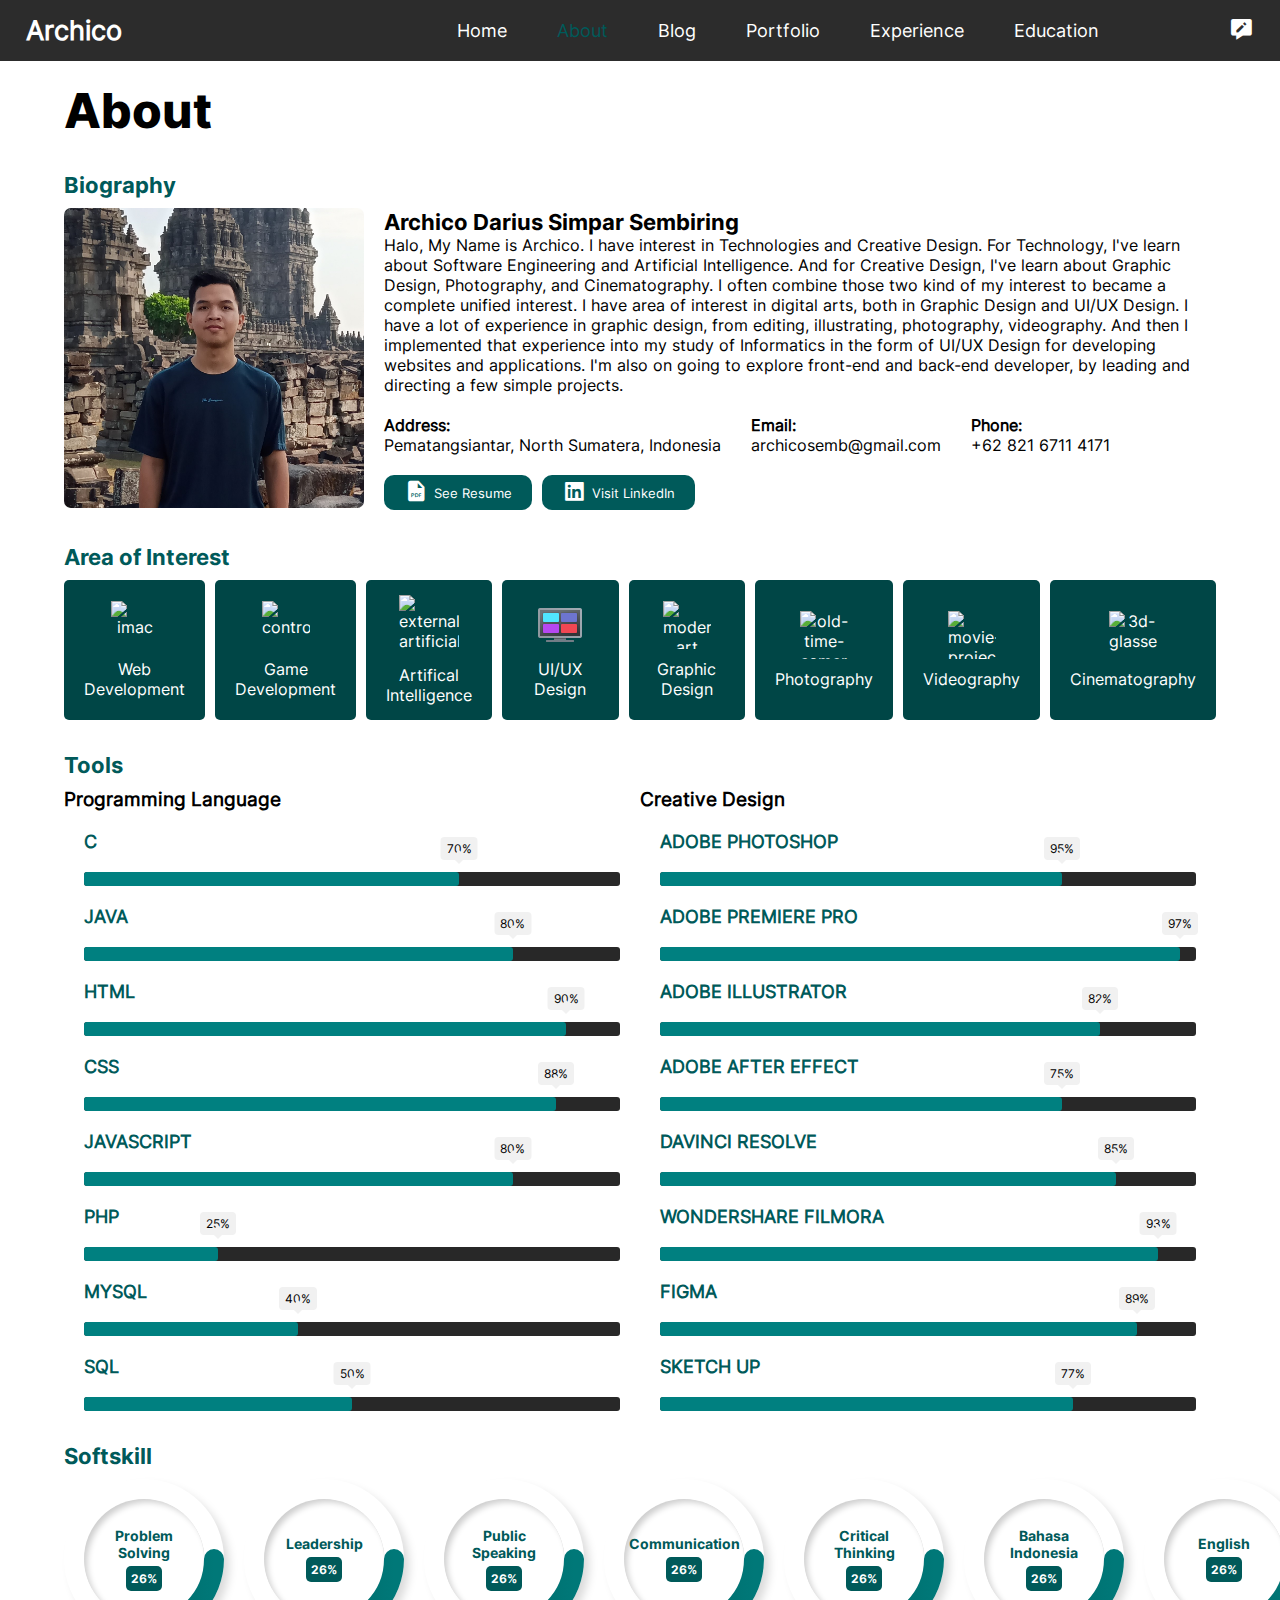
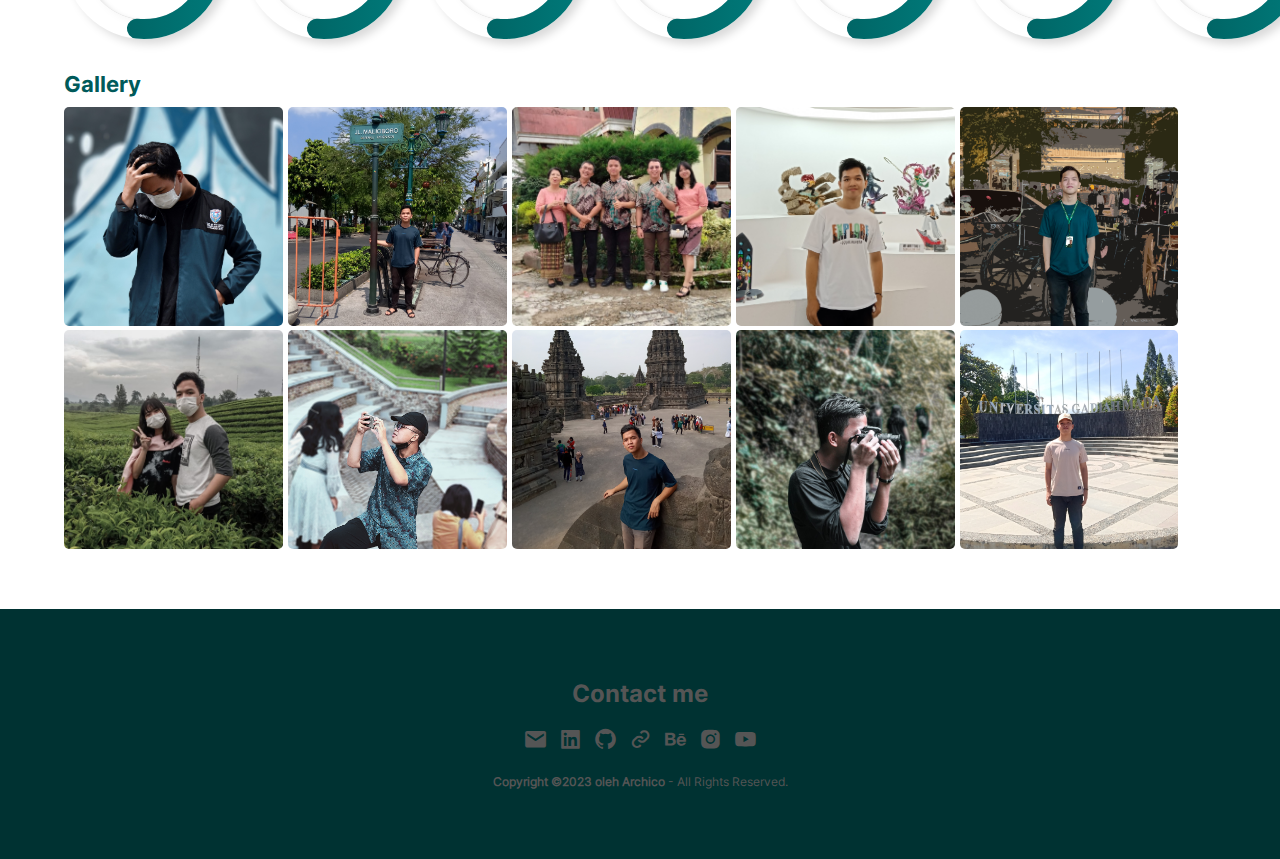
==== commit a2504e97: "Fixing Image Carousel in Project Tab" ====
--- a/about.html
+++ b/about.html
@@ -162,7 +162,7 @@
                         </button>
                         <button class="biography-button">
                             <i class='bx bx-sm bxl-linkedin-square' style="color:#fff"></i>
-                            <a href="./assets/about/archico-resume.pdf" download="./assets/about/archico-resume.pdf">
+                            <a href="https://www.linkedin.com/in/archico/" download="https://www.linkedin.com/in/archico/">
                                 Visit LinkedIn
                             </a>
                         </button>
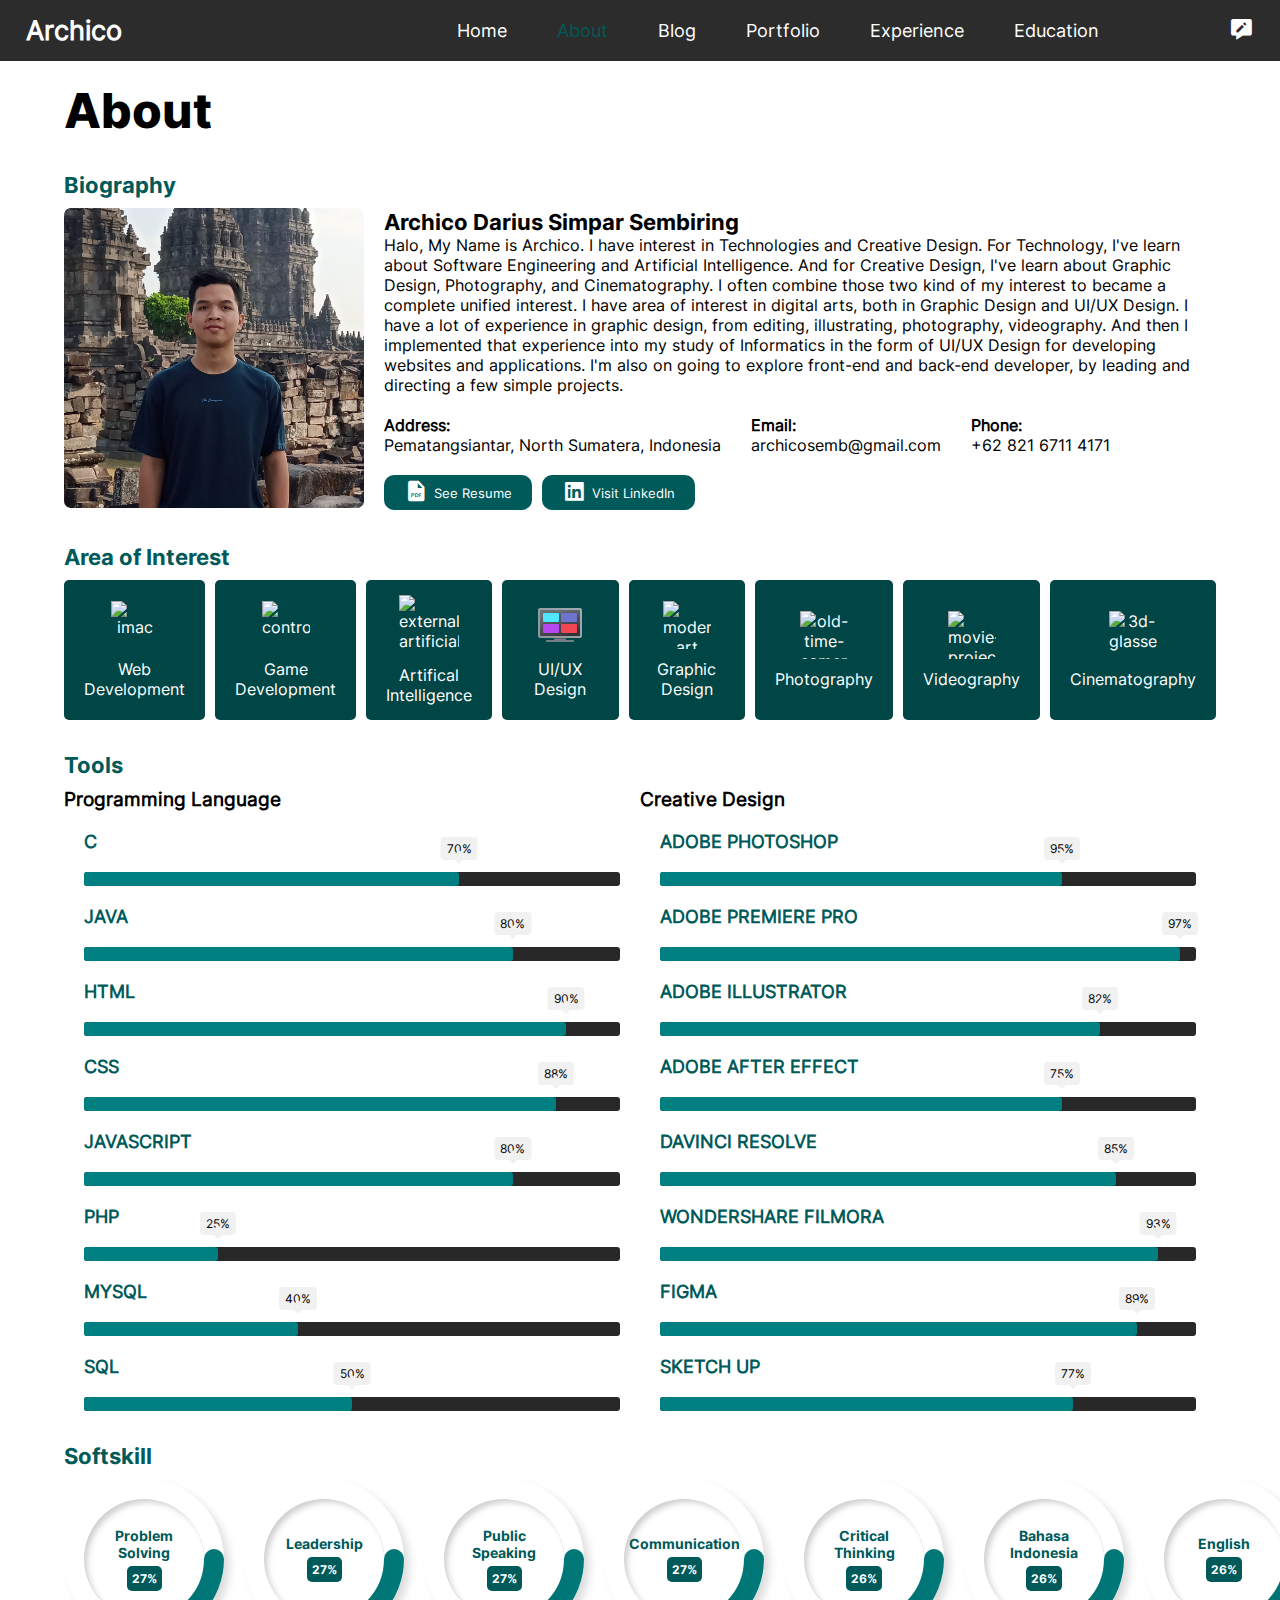
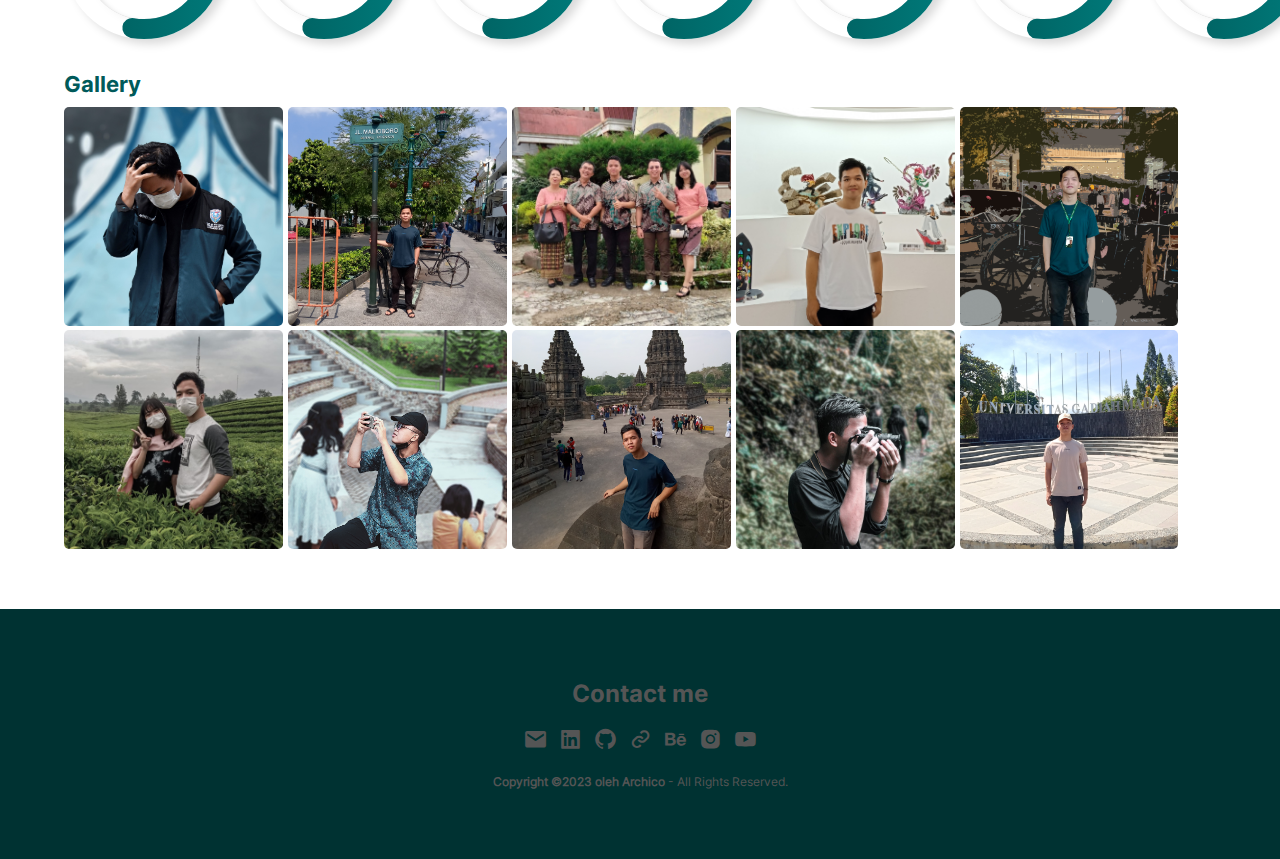
==== commit c7c37308: "Responsiveness Fix" ====
--- a/about.html
+++ b/about.html
@@ -33,7 +33,7 @@
                     <div class="nav-main">
                         <!-- <a href="#" class="user">Sign In</a> -->
                         <!-- <a href="#section-footer" class="user">Contact</a> -->
-                        <!-- <div class="bx bx-menu" id="menu-icon"></div> -->
+                        <i class="bx bx-menu" id="menu-icon"></i>
                         <i class='bx bxs-message-edit bx-sm feedback-button' id="feedback-button"></i>
                     </div>
         </nav>
@@ -661,7 +661,7 @@
             </div>
         </footer>
 
-        <script src="./about.js"></script>
+        <!-- <script src="./about.js"></script> -->
 
     </body>
 </html>--- a/style.css
+++ b/style.css
@@ -149,6 +149,7 @@
 .nav-main {
     display: flex;
     align-items: center;
+    gap: 20px;
 }
 
 .nav-main a {
--- a/about.css
+++ b/about.css
@@ -347,4 +347,13 @@
 
 .section-gallery img{
     border-radius: 5px;
+}
+
+/* RESPONSIVENESS */
+
+@media (max-width: 1080px) {
+    .interest-container {
+        flex-direction: row;
+        flex-wrap: wrap;
+    }
 }